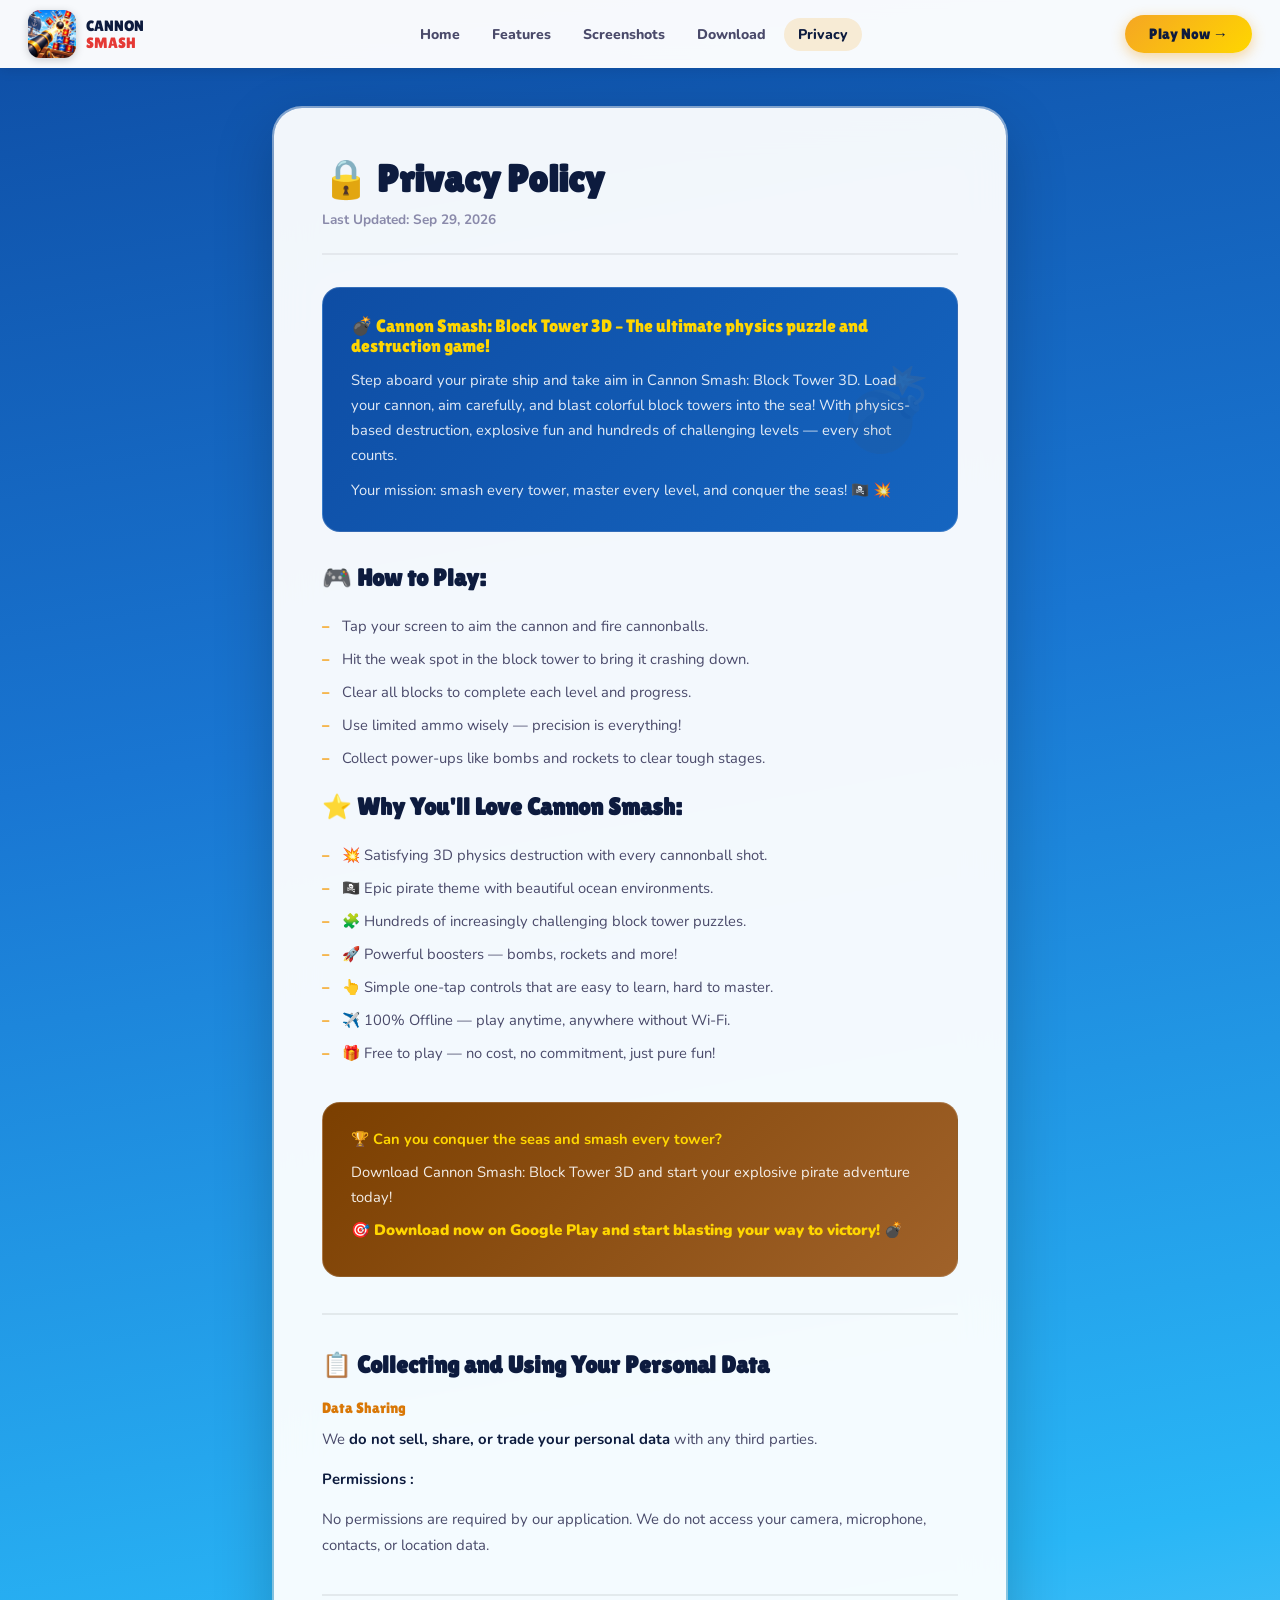
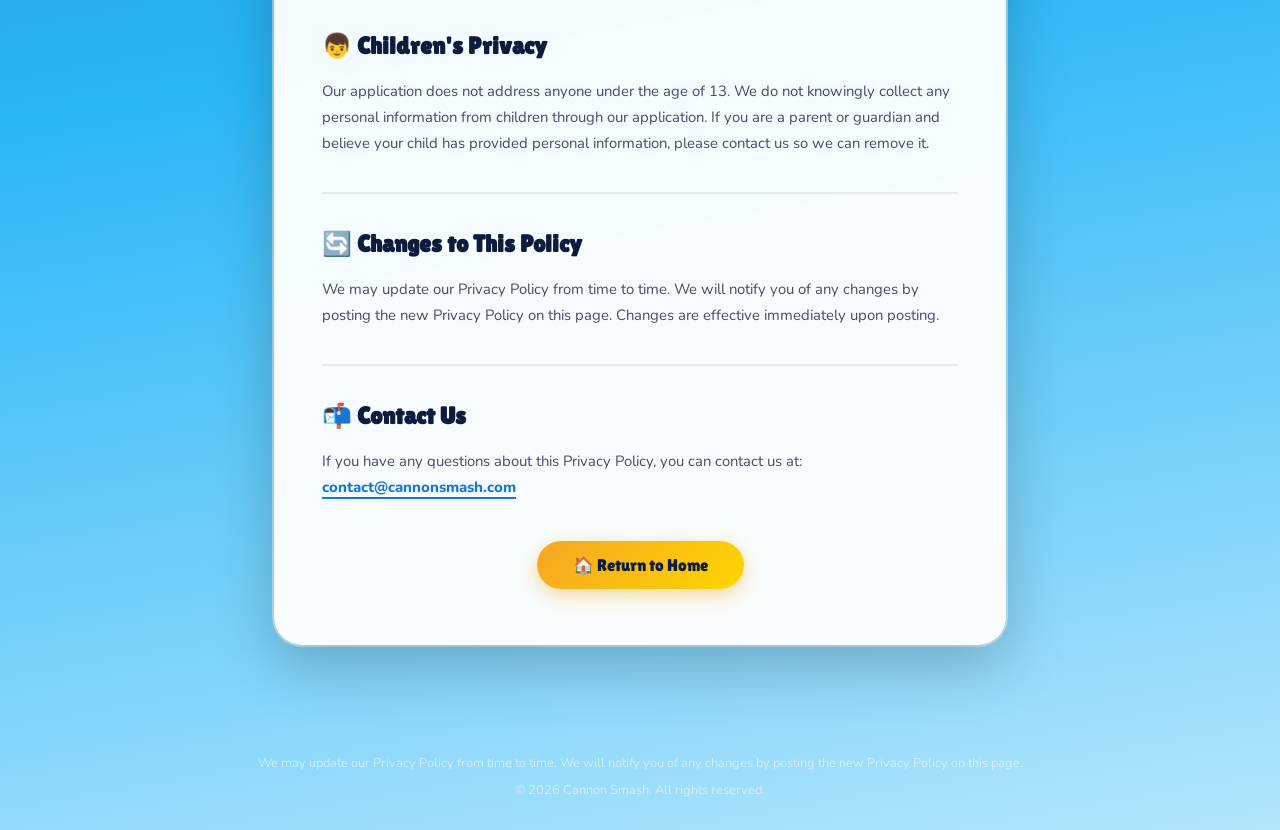
==== privacy.html @ 8a1dfc19 "Add files via upload" ====
<!DOCTYPE html>
<html lang="en">
<head>
  <meta charset="UTF-8">
  <meta name="viewport" content="width=device-width, initial-scale=1.0">
  <meta name="description" content="Cannon Smash: Block Tower 3D – Privacy Policy. Learn how we handle your data.">
  <title>Privacy Policy – Cannon Smash: Block Tower 3D</title>
  <link rel="preconnect" href="https://fonts.googleapis.com">
  <link rel="preconnect" href="https://fonts.gstatic.com" crossorigin>
  <link href="https://fonts.googleapis.com/css2?family=Lilita+One&family=Nunito:wght@400;700;800;900&display=swap" rel="stylesheet">
  <style>
*,*::before,*::after{margin:0;padding:0;box-sizing:border-box}
html{scroll-behavior:smooth}
body{font-family:'Nunito',sans-serif;background:linear-gradient(170deg,#0e4da4 0%,#1976D2 30%,#29B6F6 65%,#B3E5FC 100%);min-height:100vh;color:#1a1a2e;overflow-x:hidden}
img{display:block;max-width:100%}
a{text-decoration:none;color:inherit}

/* ── NAVBAR ── */
.navbar{
  position:fixed;top:0;left:0;right:0;z-index:9999;
  background:rgba(255,255,255,.97);
  box-shadow:0 2px 12px rgba(0,0,0,.10);
  backdrop-filter:blur(10px);
}
.navbar-inner{
  max-width:1280px;margin:0 auto;
  padding:0 28px;height:68px;
  display:flex;align-items:center;gap:16px;
}
.nav-brand{display:flex;align-items:center;gap:10px;flex-shrink:0}
.nav-brand img{width:48px;height:48px;border-radius:12px;object-fit:cover;box-shadow:0 2px 8px rgba(0,0,0,.18)}
.nav-brand-text{font-family:'Lilita One',cursive;font-size:.95rem;line-height:1.15;color:#0d1b3e;text-transform:uppercase}
.nav-brand-text em{color:#e53935;font-style:normal;display:block}
.nav-links{display:flex;gap:4px;flex:1;justify-content:center}
.nav-link{font-weight:800;font-size:.88rem;color:#4a4a6a;padding:7px 14px;border-radius:100px;transition:background .18s,color .18s}
.nav-link:hover,.nav-link.active{background:rgba(245,166,35,.18);color:#0d1b3e}
.nav-playnow{
  background:linear-gradient(135deg,#F5A623,#FFD600);
  color:#0d1b3e;font-family:'Lilita One',cursive;font-size:.95rem;
  padding:10px 24px;border-radius:100px;
  box-shadow:0 4px 14px rgba(245,166,35,.45);
  transition:transform .18s,box-shadow .18s;flex-shrink:0;
}
.nav-playnow:hover{transform:translateY(-2px);box-shadow:0 6px 20px rgba(245,166,35,.6)}

/* ── PAGE WRAPPER ── */
.page-wrap{
  max-width:780px;margin:0 auto;
  padding:108px 24px 80px;
}

/* ── MAIN CARD ── */
.pp-card{
  background:rgba(255,255,255,.95);
  backdrop-filter:blur(20px);
  border-radius:28px;
  box-shadow:0 20px 60px rgba(0,0,0,.22),0 0 0 2px rgba(255,255,255,.5);
  overflow:hidden;
  padding:48px 48px 56px;
}
@media(max-width:640px){.pp-card{padding:32px 24px 40px}}

/* ── CARD HEADER ── */
.pp-header{margin-bottom:32px;border-bottom:2px solid rgba(0,0,0,.06);padding-bottom:24px}
.pp-title{
  font-family:'Lilita One',cursive;
  font-size:2.4rem;color:#0d1b3e;
  margin-bottom:8px;
}
.pp-date{font-size:.85rem;color:#8a8aaa;font-weight:700}

/* ── HIGHLIGHT BOX (game description) ── */
.pp-highlight{
  background:linear-gradient(135deg,#0e4da4,#1565C0);
  border-radius:18px;
  padding:28px 28px;
  margin-bottom:32px;
  border:1px solid rgba(255,255,255,.15);
  position:relative;overflow:hidden;
}
.pp-highlight::before{
  content:'💣';position:absolute;right:20px;top:50%;transform:translateY(-50%);
  font-size:5rem;opacity:.08;pointer-events:none;
}
.pp-highlight-title{
  font-family:'Lilita One',cursive;
  font-size:1.1rem;color:#FFD600;margin-bottom:12px;
  display:flex;align-items:center;gap:8px;
}
.pp-highlight p{
  font-size:.92rem;line-height:1.7;color:rgba(255,255,255,.88);
  margin-bottom:10px;
}
.pp-highlight p:last-child{margin-bottom:0}

/* ── HIGHLIGHT BOX variant (CTA) ── */
.pp-highlight-cta{
  background:linear-gradient(135deg,#7B3F00,#A0622A);
  border-radius:18px;padding:24px 28px;
  margin-top:32px;
  border:1px solid rgba(255,255,255,.15);
}
.pp-highlight-cta p{font-size:.92rem;color:rgba(255,255,255,.9);line-height:1.7;margin-bottom:8px}
.pp-highlight-cta .cta-line{color:#FFD600;font-weight:900;font-size:.95rem}

/* ── DIVIDER ── */
.pp-divider{border:none;border-top:2px solid rgba(0,0,0,.07);margin:36px 0}

/* ── SECTION HEADING ── */
.pp-section-title{
  font-family:'Lilita One',cursive;
  font-size:1.5rem;color:#0d1b3e;
  margin-bottom:18px;
  display:flex;align-items:center;gap:10px;
}

/* ── SUB LABEL ── */
.pp-sub-label{
  display:inline-block;
  font-family:'Lilita One',cursive;
  font-size:.95rem;color:#D97706;
  margin-bottom:10px;
}

/* ── BODY TEXT ── */
.pp-text{font-size:.93rem;color:#4a4a6a;line-height:1.75;margin-bottom:14px}
.pp-text:last-child{margin-bottom:0}
.pp-text strong{color:#0d1b3e}

/* ── BULLET LIST ── */
.pp-list{list-style:none;margin-bottom:18px}
.pp-list li{
  font-size:.92rem;color:#4a4a6a;line-height:1.7;
  padding:4px 0 4px 20px;position:relative;
}
.pp-list li::before{content:'–';position:absolute;left:0;color:#F5A623;font-weight:900}

/* ── CONTACT LINK ── */
.pp-email{color:#1976D2;font-weight:800;border-bottom:2px solid #1976D2;transition:color .18s,border-color .18s}
.pp-email:hover{color:#F5A623;border-color:#F5A623}

/* ── RETURN BUTTON ── */
.return-wrap{text-align:center;margin-top:40px}
.btn-return{
  display:inline-flex;align-items:center;gap:10px;
  background:linear-gradient(135deg,#F5A623,#FFD600);
  color:#0d1b3e;font-family:'Lilita One',cursive;font-size:1.05rem;
  padding:14px 36px;border-radius:100px;
  box-shadow:0 6px 20px rgba(245,166,35,.45);
  transition:transform .2s,box-shadow .2s;
}
.btn-return:hover{transform:translateY(-3px);box-shadow:0 10px 28px rgba(245,166,35,.6)}

/* ── FOOTER ── */
.footer{
  text-align:center;padding:28px;margin-top:0;
}
.footer p{font-size:.8rem;color:rgba(255,255,255,.55);line-height:1.7}
  </style>
</head>
<body>

<!-- NAVBAR -->
<header class="navbar" id="navbar">
  <div class="navbar-inner">
    <a href="index.html" class="nav-brand" id="nav-logo">
      <img src="assets/logo.png" alt="Cannon Smash logo">
      <div class="nav-brand-text">Cannon<em>Smash</em></div>
    </a>
    <nav class="nav-links">
      <a href="index.html#hero"        class="nav-link" id="nl-home">Home</a>
      <a href="index.html#features"    class="nav-link" id="nl-features">Features</a>
      <a href="index.html#screenshots" class="nav-link" id="nl-shots">Screenshots</a>
      <a href="index.html#download"    class="nav-link" id="nl-download">Download</a>
      <a href="privacy.html"           class="nav-link active" id="nl-privacy">Privacy</a>
    </nav>
    <a href="index.html#download" class="nav-playnow" id="nav-cta">Play Now →</a>
  </div>
</header>

<!-- PAGE CONTENT -->
<div class="page-wrap">
  <div class="pp-card">

    <!-- HEADER -->
    <div class="pp-header">
      <h1 class="pp-title">🔒 Privacy Policy</h1>
      <p class="pp-date">Last Updated: Sep 29, 2026</p>
    </div>

    <!-- GAME DESCRIPTION HIGHLIGHT -->
    <div class="pp-highlight">
      <div class="pp-highlight-title">💣 Cannon Smash: Block Tower 3D – The ultimate physics puzzle and destruction game!</div>
      <p>Step aboard your pirate ship and take aim in Cannon Smash: Block Tower 3D. Load your cannon, aim carefully, and blast colorful block towers into the sea! With physics-based destruction, explosive fun and hundreds of challenging levels — every shot counts.</p>
      <p>Your mission: smash every tower, master every level, and conquer the seas! 🏴‍☠️ 💥</p>
    </div>

    <!-- HOW TO PLAY -->
    <div class="pp-section">
      <h2 class="pp-section-title">🎮 How to Play:</h2>
      <ul class="pp-list">
        <li>Tap your screen to aim the cannon and fire cannonballs.</li>
        <li>Hit the weak spot in the block tower to bring it crashing down.</li>
        <li>Clear all blocks to complete each level and progress.</li>
        <li>Use limited ammo wisely — precision is everything!</li>
        <li>Collect power-ups like bombs and rockets to clear tough stages.</li>
      </ul>
    </div>

    <!-- WHY YOU'LL LOVE IT -->
    <div class="pp-section">
      <h2 class="pp-section-title">⭐ Why You'll Love Cannon Smash:</h2>
      <ul class="pp-list">
        <li>💥 Satisfying 3D physics destruction with every cannonball shot.</li>
        <li>🏴‍☠️ Epic pirate theme with beautiful ocean environments.</li>
        <li>🧩 Hundreds of increasingly challenging block tower puzzles.</li>
        <li>🚀 Powerful boosters — bombs, rockets and more!</li>
        <li>👆 Simple one-tap controls that are easy to learn, hard to master.</li>
        <li>✈️ 100% Offline — play anytime, anywhere without Wi-Fi.</li>
        <li>🎁 Free to play — no cost, no commitment, just pure fun!</li>
      </ul>
    </div>

    <!-- CTA HIGHLIGHT -->
    <div class="pp-highlight-cta">
      <p>🏆 <strong style="color:#FFD600">Can you conquer the seas and smash every tower?</strong></p>
      <p>Download Cannon Smash: Block Tower 3D and start your explosive pirate adventure today!</p>
      <p class="cta-line">🎯 Download now on Google Play and start blasting your way to victory! 💣</p>
    </div>

    <hr class="pp-divider">

    <!-- COLLECTING DATA -->
    <div class="pp-section">
      <h2 class="pp-section-title">📋 Collecting and Using Your Personal Data</h2>

      <div class="pp-sub-label">Data Sharing</div>
      <p class="pp-text">We <strong>do not sell, share, or trade your personal data</strong> with any third parties.</p>

      <p class="pp-text"><strong>Permissions :</strong></p>
      <p class="pp-text">No permissions are required by our application. We do not access your camera, microphone, contacts, or location data.</p>
    </div>

    <hr class="pp-divider">

    <!-- CHILDREN'S PRIVACY -->
    <div class="pp-section">
      <h2 class="pp-section-title">👦 Children's Privacy</h2>
      <p class="pp-text">Our application does not address anyone under the age of 13. We do not knowingly collect any personal information from children through our application. If you are a parent or guardian and believe your child has provided personal information, please contact us so we can remove it.</p>
    </div>

    <hr class="pp-divider">

    <!-- POLICY CHANGES -->
    <div class="pp-section">
      <h2 class="pp-section-title">🔄 Changes to This Policy</h2>
      <p class="pp-text">We may update our Privacy Policy from time to time. We will notify you of any changes by posting the new Privacy Policy on this page. Changes are effective immediately upon posting.</p>
    </div>

    <hr class="pp-divider">

    <!-- CONTACT -->
    <div class="pp-section">
      <h2 class="pp-section-title">📬 Contact Us</h2>
      <p class="pp-text">If you have any questions about this Privacy Policy, you can contact us at: <a href="mailto:contact@cannonsmash.com" class="pp-email">contact@cannonsmash.com</a></p>
    </div>

    <!-- RETURN BUTTON -->
    <div class="return-wrap">
      <a href="index.html" class="btn-return" id="btn-return-home">
        🏠 Return to Home
      </a>
    </div>

  </div><!-- end .pp-card -->
</div><!-- end .page-wrap -->

<!-- FOOTER -->
<footer class="footer">
  <p>We may update our Privacy Policy from time to time. We will notify you of any changes by posting the new Privacy Policy on this page.</p>
  <p style="margin-top:6px">© 2026 Cannon Smash. All rights reserved.</p>
</footer>

</body>
</html>
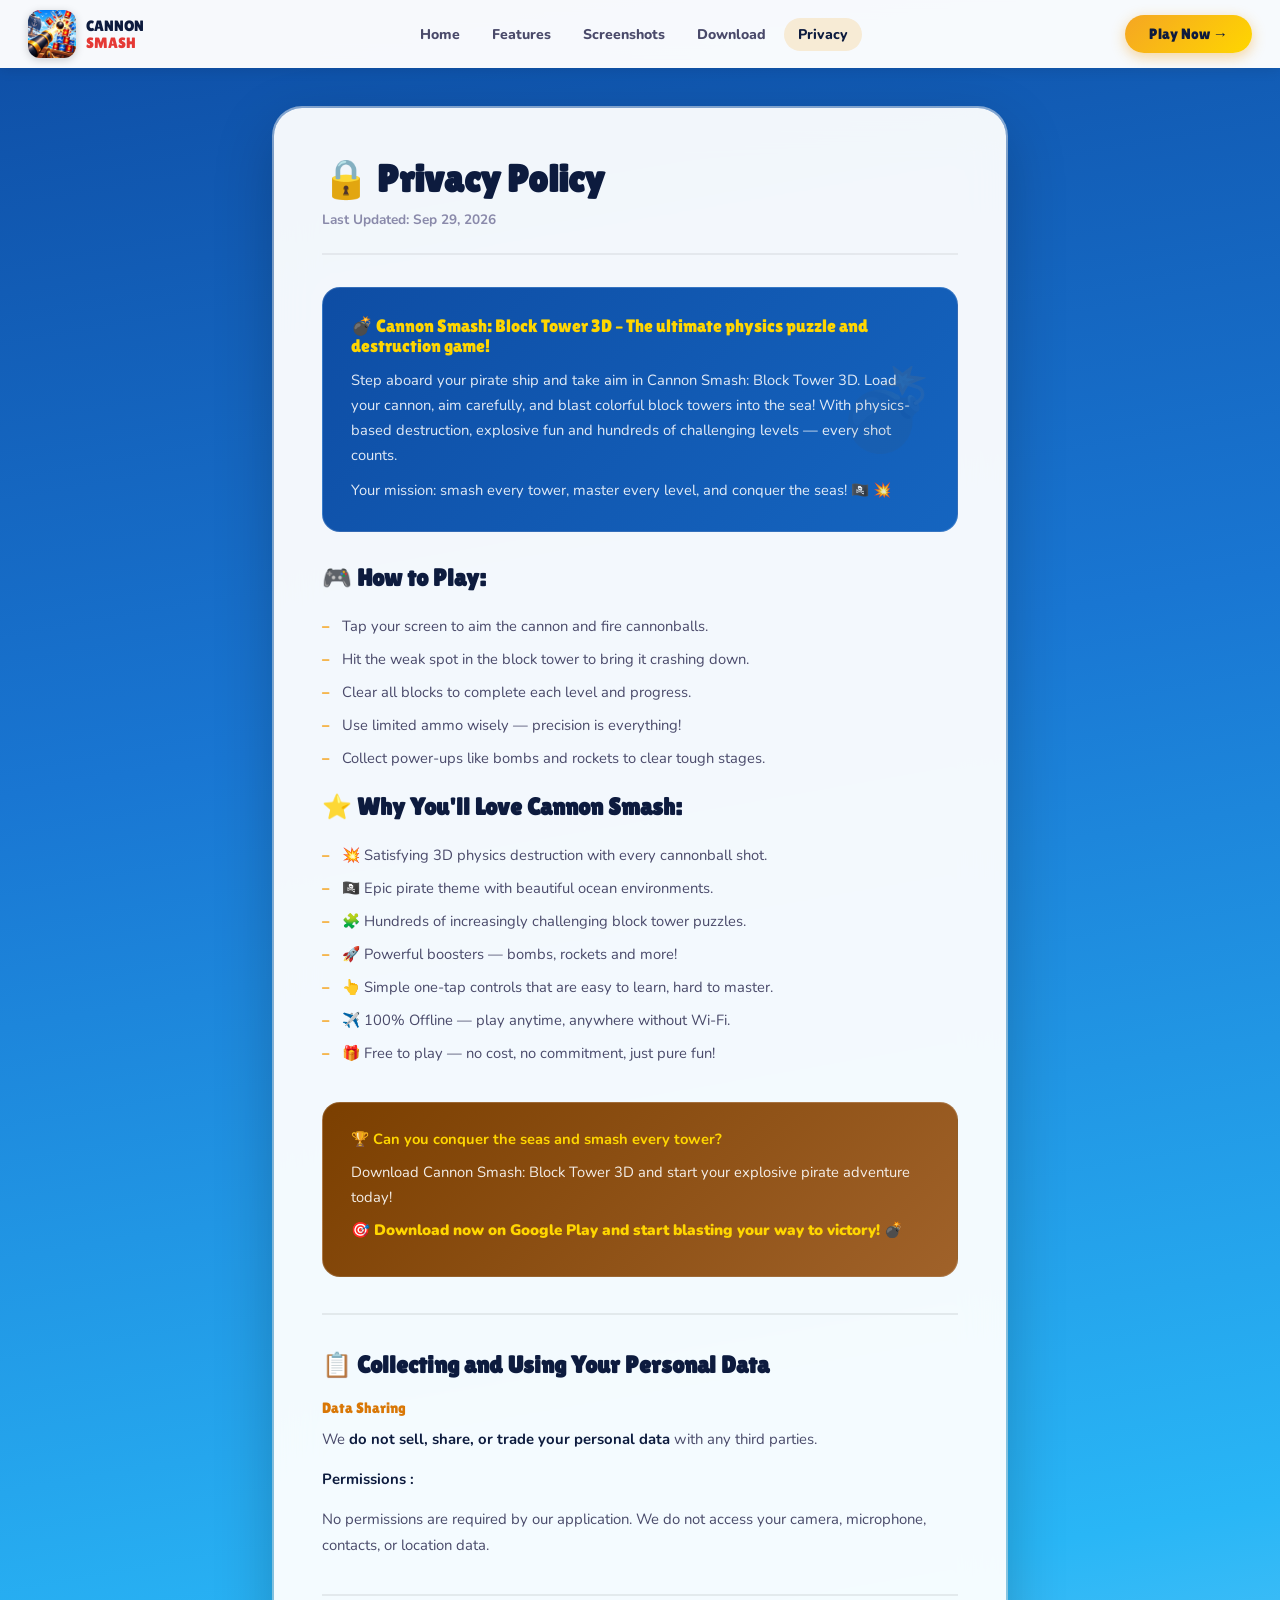
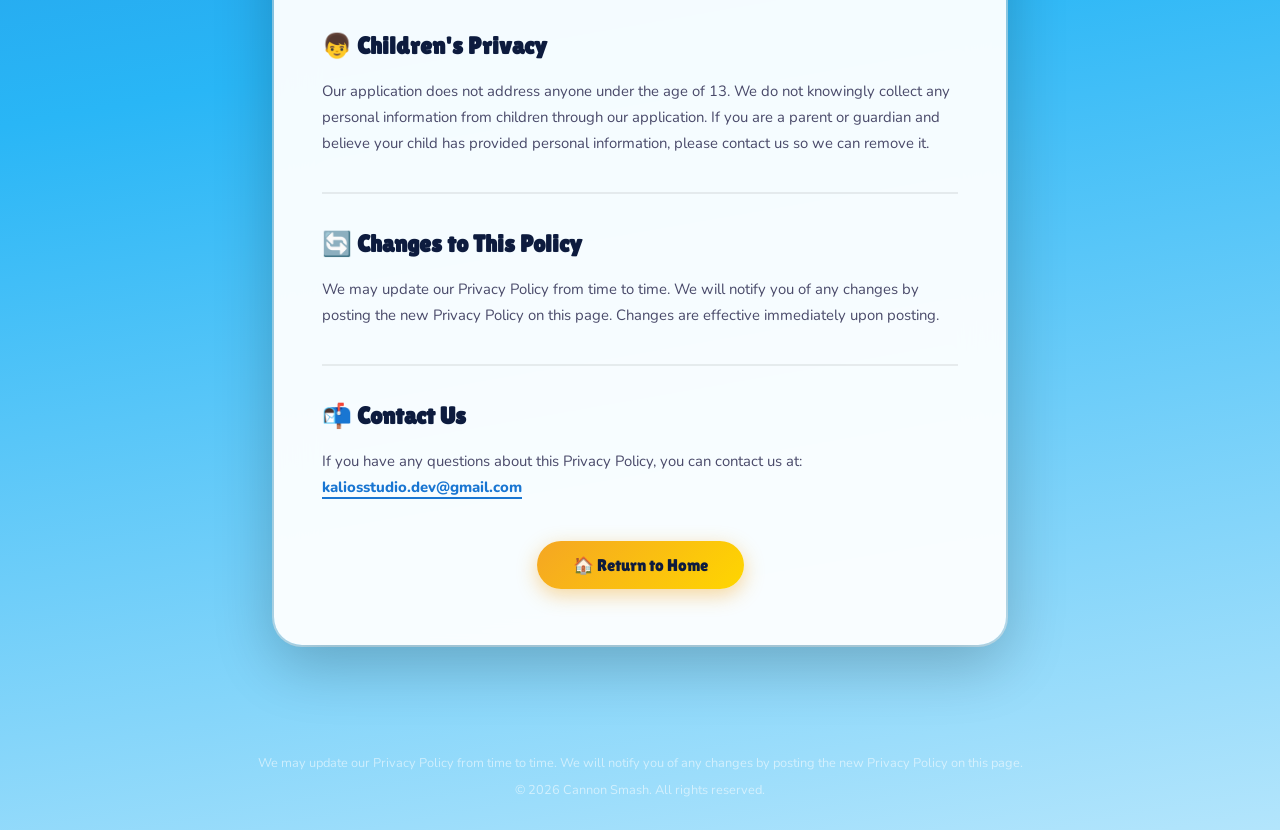
==== commit 92154fbd: "Update privacy policy contact email" ====
--- a/privacy.html
+++ b/privacy.html
@@ -262,7 +262,7 @@
     <!-- CONTACT -->
     <div class="pp-section">
       <h2 class="pp-section-title">📬 Contact Us</h2>
-      <p class="pp-text">If you have any questions about this Privacy Policy, you can contact us at: <a href="mailto:contact@cannonsmash.com" class="pp-email">contact@cannonsmash.com</a></p>
+      <p class="pp-text">If you have any questions about this Privacy Policy, you can contact us at: <a href="mailto:kaliosstudio.dev@gmail.com" class="pp-email">kaliosstudio.dev@gmail.com</a></p>
     </div>
 
     <!-- RETURN BUTTON -->
